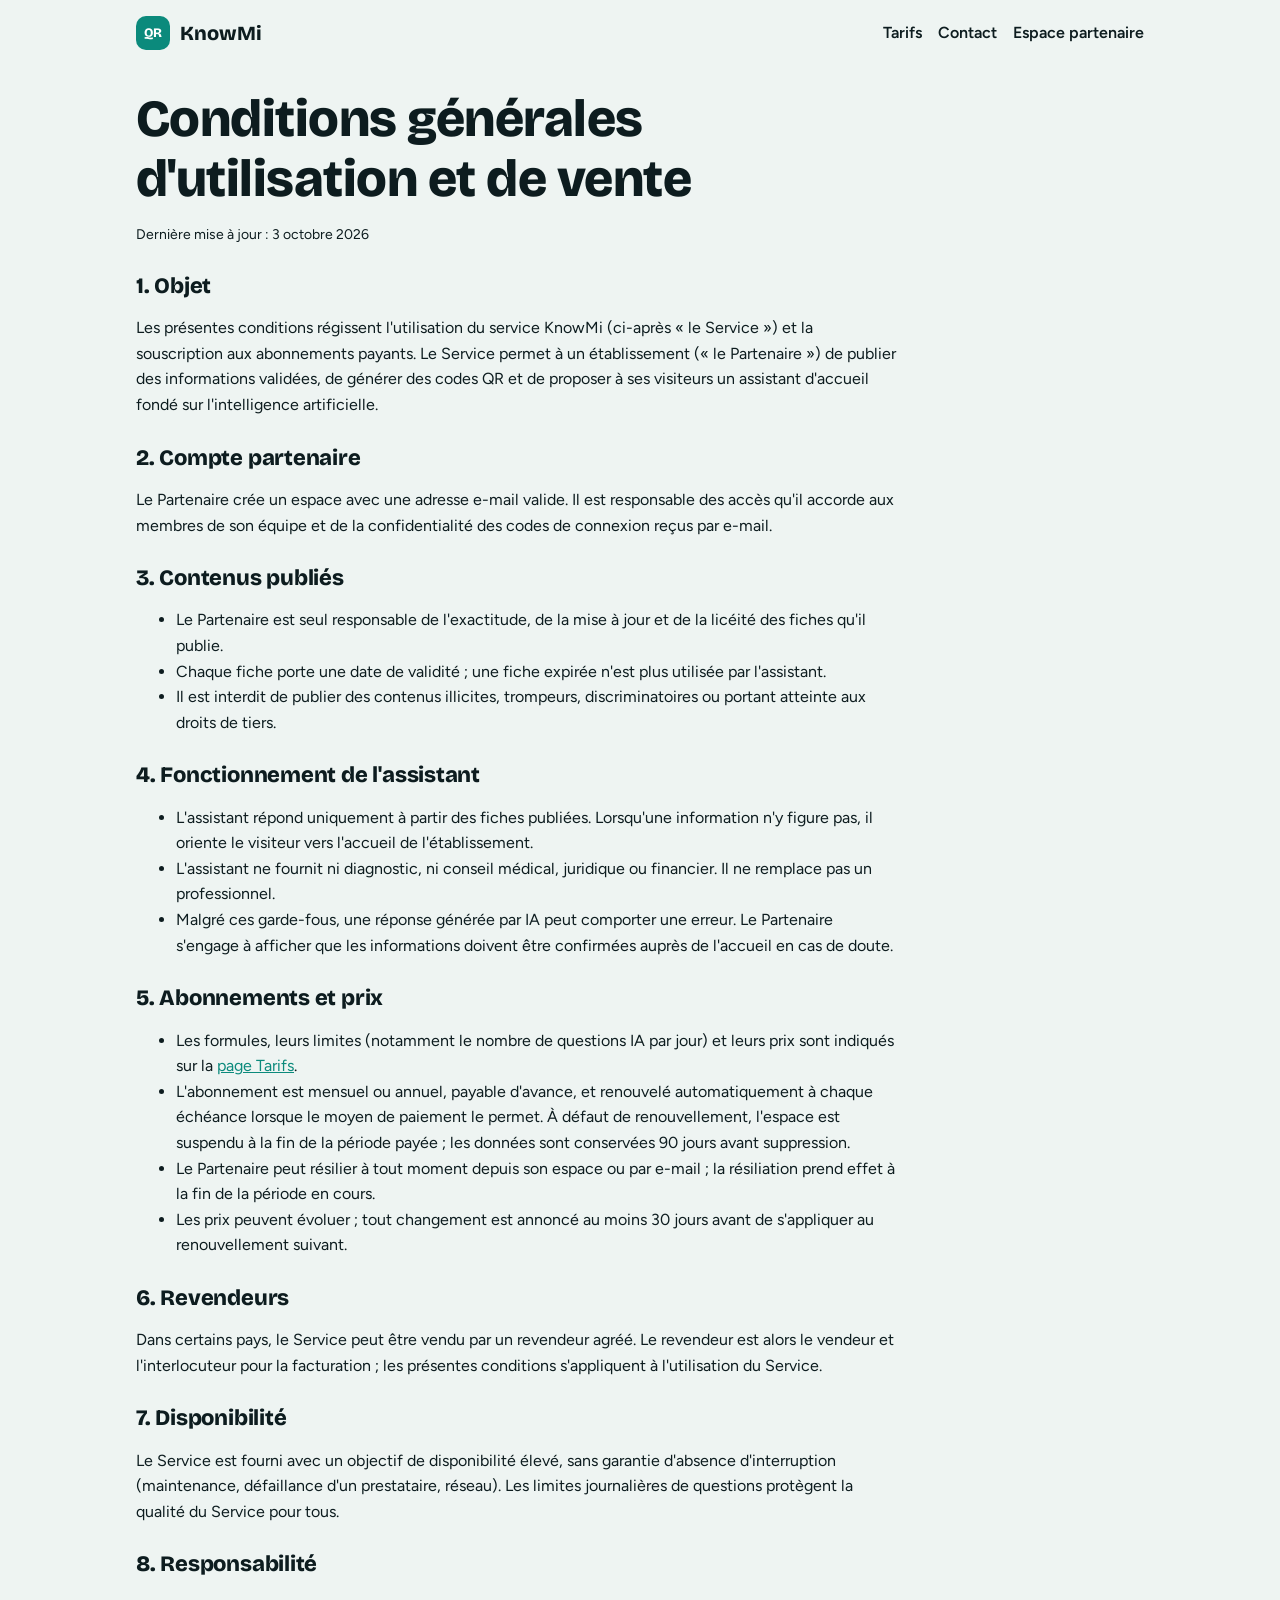
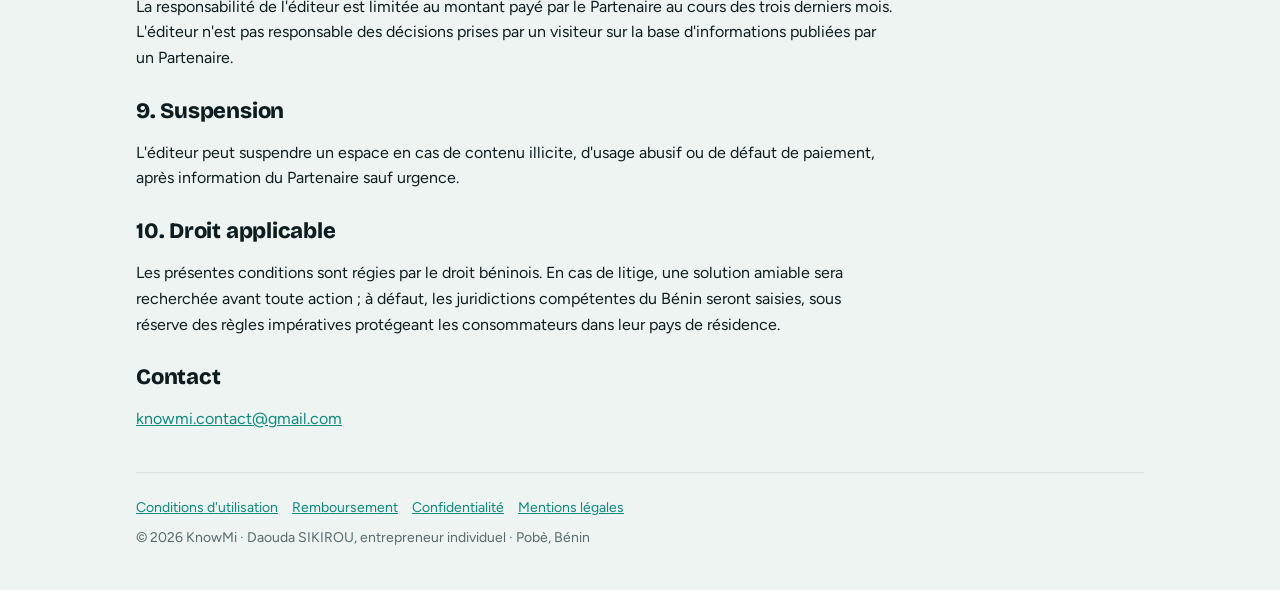
==== conditions.html @ 57b2f1f3 "Site de présentation KnowMi : tarifs et pages légales Co-Authored-By: Claude Opus 5.5 <noreply@anthr" ====
<!doctype html>
<html lang="fr">
<head>
<meta charset="utf-8">
<meta name="viewport" content="width=device-width, initial-scale=1, viewport-fit=cover">
<title>Conditions générales d'utilisation et de vente · KnowMi</title>
<link rel="preconnect" href="https://fonts.googleapis.com">
<link rel="stylesheet" href="https://fonts.googleapis.com/css2?family=Bricolage+Grotesque:opsz,wght@12..96,700;12..96,800&family=Figtree:wght@400;500;600;700&display=swap">
<link rel="stylesheet" href="site.css">
</head>
<body>
<div class="wrap">
  <header class="nav">
    <a class="brand" href="presentation.html"><span class="logo" aria-hidden="true">QR</span>KnowMi</a>
    <nav><a href="presentation.html#tarifs">Tarifs</a><a href="presentation.html#contact">Contact</a><a href="espace.html">Espace partenaire</a></nav>
  </header>
  <main class="legal">
  <h1>Conditions générales d'utilisation et de vente</h1>
  <p class="note">Dernière mise à jour : 3 octobre 2026</p>

<h2>1. Objet</h2>
<p>Les présentes conditions régissent l'utilisation du service KnowMi (ci-après « le Service ») et la souscription aux abonnements payants. Le Service permet à un établissement (« le Partenaire ») de publier des informations validées, de générer des codes QR et de proposer à ses visiteurs un assistant d'accueil fondé sur l'intelligence artificielle.</p>
<h2>2. Compte partenaire</h2>
<p>Le Partenaire crée un espace avec une adresse e-mail valide. Il est responsable des accès qu'il accorde aux membres de son équipe et de la confidentialité des codes de connexion reçus par e-mail.</p>
<h2>3. Contenus publiés</h2>
<ul>
<li>Le Partenaire est seul responsable de l'exactitude, de la mise à jour et de la licéité des fiches qu'il publie.</li>
<li>Chaque fiche porte une date de validité ; une fiche expirée n'est plus utilisée par l'assistant.</li>
<li>Il est interdit de publier des contenus illicites, trompeurs, discriminatoires ou portant atteinte aux droits de tiers.</li>
</ul>
<h2>4. Fonctionnement de l'assistant</h2>
<ul>
<li>L'assistant répond uniquement à partir des fiches publiées. Lorsqu'une information n'y figure pas, il oriente le visiteur vers l'accueil de l'établissement.</li>
<li>L'assistant ne fournit ni diagnostic, ni conseil médical, juridique ou financier. Il ne remplace pas un professionnel.</li>
<li>Malgré ces garde-fous, une réponse générée par IA peut comporter une erreur. Le Partenaire s'engage à afficher que les informations doivent être confirmées auprès de l'accueil en cas de doute.</li>
</ul>
<h2>5. Abonnements et prix</h2>
<ul>
<li>Les formules, leurs limites (notamment le nombre de questions IA par jour) et leurs prix sont indiqués sur la <a href="presentation.html#tarifs">page Tarifs</a>.</li>
<li>L'abonnement est mensuel ou annuel, payable d'avance, et renouvelé automatiquement à chaque échéance lorsque le moyen de paiement le permet. À défaut de renouvellement, l'espace est suspendu à la fin de la période payée ; les données sont conservées 90 jours avant suppression.</li>
<li>Le Partenaire peut résilier à tout moment depuis son espace ou par e-mail ; la résiliation prend effet à la fin de la période en cours.</li>
<li>Les prix peuvent évoluer ; tout changement est annoncé au moins 30 jours avant de s'appliquer au renouvellement suivant.</li>
</ul>
<h2>6. Revendeurs</h2>
<p>Dans certains pays, le Service peut être vendu par un revendeur agréé. Le revendeur est alors le vendeur et l'interlocuteur pour la facturation ; les présentes conditions s'appliquent à l'utilisation du Service.</p>
<h2>7. Disponibilité</h2>
<p>Le Service est fourni avec un objectif de disponibilité élevé, sans garantie d'absence d'interruption (maintenance, défaillance d'un prestataire, réseau). Les limites journalières de questions protègent la qualité du Service pour tous.</p>
<h2>8. Responsabilité</h2>
<p>La responsabilité de l'éditeur est limitée au montant payé par le Partenaire au cours des trois derniers mois. L'éditeur n'est pas responsable des décisions prises par un visiteur sur la base d'informations publiées par un Partenaire.</p>
<h2>9. Suspension</h2>
<p>L'éditeur peut suspendre un espace en cas de contenu illicite, d'usage abusif ou de défaut de paiement, après information du Partenaire sauf urgence.</p>
<h2>10. Droit applicable</h2>
<p>Les présentes conditions sont régies par le droit béninois. En cas de litige, une solution amiable sera recherchée avant toute action ; à défaut, les juridictions compétentes du Bénin seront saisies, sous réserve des règles impératives protégeant les consommateurs dans leur pays de résidence.</p>
<h2>Contact</h2>
<p><a href="mailto:knowmi.contact@gmail.com">knowmi.contact@gmail.com</a></p>
  </main>
  <footer>
    <div class="links"><a href="conditions.html">Conditions d'utilisation</a><a href="remboursement.html">Remboursement</a><a href="confidentialite.html">Confidentialité</a><a href="mentions-legales.html">Mentions légales</a></div>
    © 2026 KnowMi · Daouda SIKIROU, entrepreneur individuel · Pobè, Bénin
  </footer>
</div>
</body>
</html>
---- site.css ----
:root{
  --bg:#eef4f2; --surface:#fff; --surface2:#f6faf9; --ink:#0d1c1f; --muted:#56696c; --line:#d6e2df;
  --accent:#0b8a7c; --accent-ink:#fff; --accent-soft:#d5efea; --good:#12805c; --good-soft:#dcf2e8;
  --f-display:"Bricolage Grotesque", ui-sans-serif, system-ui, sans-serif;
  --f-body:"Figtree", ui-sans-serif, system-ui, -apple-system, "Segoe UI", sans-serif;
}
@media (prefers-color-scheme: dark){:root:not([data-theme="light"]){
  --bg:#0a1314; --surface:#111e20; --surface2:#15262a; --ink:#e4efed; --muted:#93a8a7; --line:#223639;
  --accent:#2cc2ae; --accent-ink:#04201c; --accent-soft:#123c37; --good:#44c996; --good-soft:#12352a; color-scheme:dark }}
:root[data-theme="dark"]{
  --bg:#0a1314; --surface:#111e20; --surface2:#15262a; --ink:#e4efed; --muted:#93a8a7; --line:#223639;
  --accent:#2cc2ae; --accent-ink:#04201c; --accent-soft:#123c37; --good:#44c996; --good-soft:#12352a; color-scheme:dark }
*{box-sizing:border-box}
html,body{margin:0}
body{background:var(--bg);color:var(--ink);font:16px/1.6 var(--f-body);-webkit-font-smoothing:antialiased}
a{color:var(--accent)}
.wrap{max-width:1040px;margin:0 auto;padding:0 16px}
header.nav{display:flex;align-items:center;justify-content:space-between;gap:12px;padding:16px 0;flex-wrap:wrap}
.brand{display:flex;align-items:center;gap:10px;text-decoration:none;color:var(--ink);font:800 20px var(--f-display)}
.logo{width:34px;height:34px;border-radius:10px;background:var(--accent);color:var(--accent-ink);display:grid;place-items:center;font:800 13px var(--f-display)}
.nav nav{display:flex;gap:16px;flex-wrap:wrap;font-weight:600}
.nav nav a{color:var(--ink);text-decoration:none}
.nav nav a:hover{color:var(--accent)}
.btn{display:inline-block;border:0;border-radius:12px;padding:12px 18px;background:var(--accent);color:var(--accent-ink);font-weight:700;text-decoration:none;cursor:pointer;font-size:15px}
.btn.ghost{background:transparent;border:1px solid var(--line);color:var(--ink)}
h1,h2,h3{font-family:var(--f-display);letter-spacing:-.01em;line-height:1.15}
h1{font-size:clamp(32px,6vw,52px);font-weight:800;margin:24px 0 14px}
h2{font-size:clamp(24px,4vw,32px);font-weight:800;margin:0 0 12px}
h3{font-size:19px;font-weight:700;margin:0 0 8px}
.lead{font-size:clamp(17px,2.2vw,20px);color:var(--muted);max-width:640px}
section{padding:40px 0}
.grid{display:grid;gap:16px;grid-template-columns:repeat(auto-fit,minmax(240px,1fr))}
.card{background:var(--surface);border:1px solid var(--line);border-radius:18px;padding:20px}
.card p{margin:0;color:var(--muted)}
.step{font:800 13px var(--f-display);color:var(--accent);text-transform:uppercase;letter-spacing:.06em;margin-bottom:6px}
.toggle{display:inline-flex;background:var(--surface);border:1px solid var(--line);border-radius:999px;padding:4px;gap:4px;margin:6px 0 18px;flex-wrap:wrap}
.toggle button{border:0;background:transparent;border-radius:999px;padding:8px 14px;font:600 14px var(--f-body);color:var(--ink);cursor:pointer}
.toggle button[aria-pressed="true"]{background:var(--accent);color:var(--accent-ink)}
.plan{display:flex;flex-direction:column;gap:10px}
.plan.featured{border:2px solid var(--accent)}
.badge{align-self:flex-start;font-size:12px;font-weight:700;color:var(--good);background:var(--good-soft);padding:3px 10px;border-radius:999px}
.price{font:800 30px var(--f-display);margin:4px 0 0;white-space:nowrap}
.price small{font:500 15px var(--f-body);color:var(--muted);display:block;white-space:nowrap}
.plan ul{margin:6px 0 10px;padding-left:20px;color:var(--ink)}
.plan li{margin:4px 0}
.plan .btn{margin-top:auto;text-align:center}
.note{font-size:14px;color:var(--muted)}
.legal{max-width:760px}
.legal h2{font-size:22px;margin:28px 0 8px}
.legal p,.legal li{color:var(--ink)}
footer{border-top:1px solid var(--line);margin-top:40px;padding:24px 0 40px;font-size:14px;color:var(--muted)}
footer .links{display:flex;gap:14px;flex-wrap:wrap;margin-bottom:8px}
:focus-visible{outline:2px solid var(--accent);outline-offset:2px}
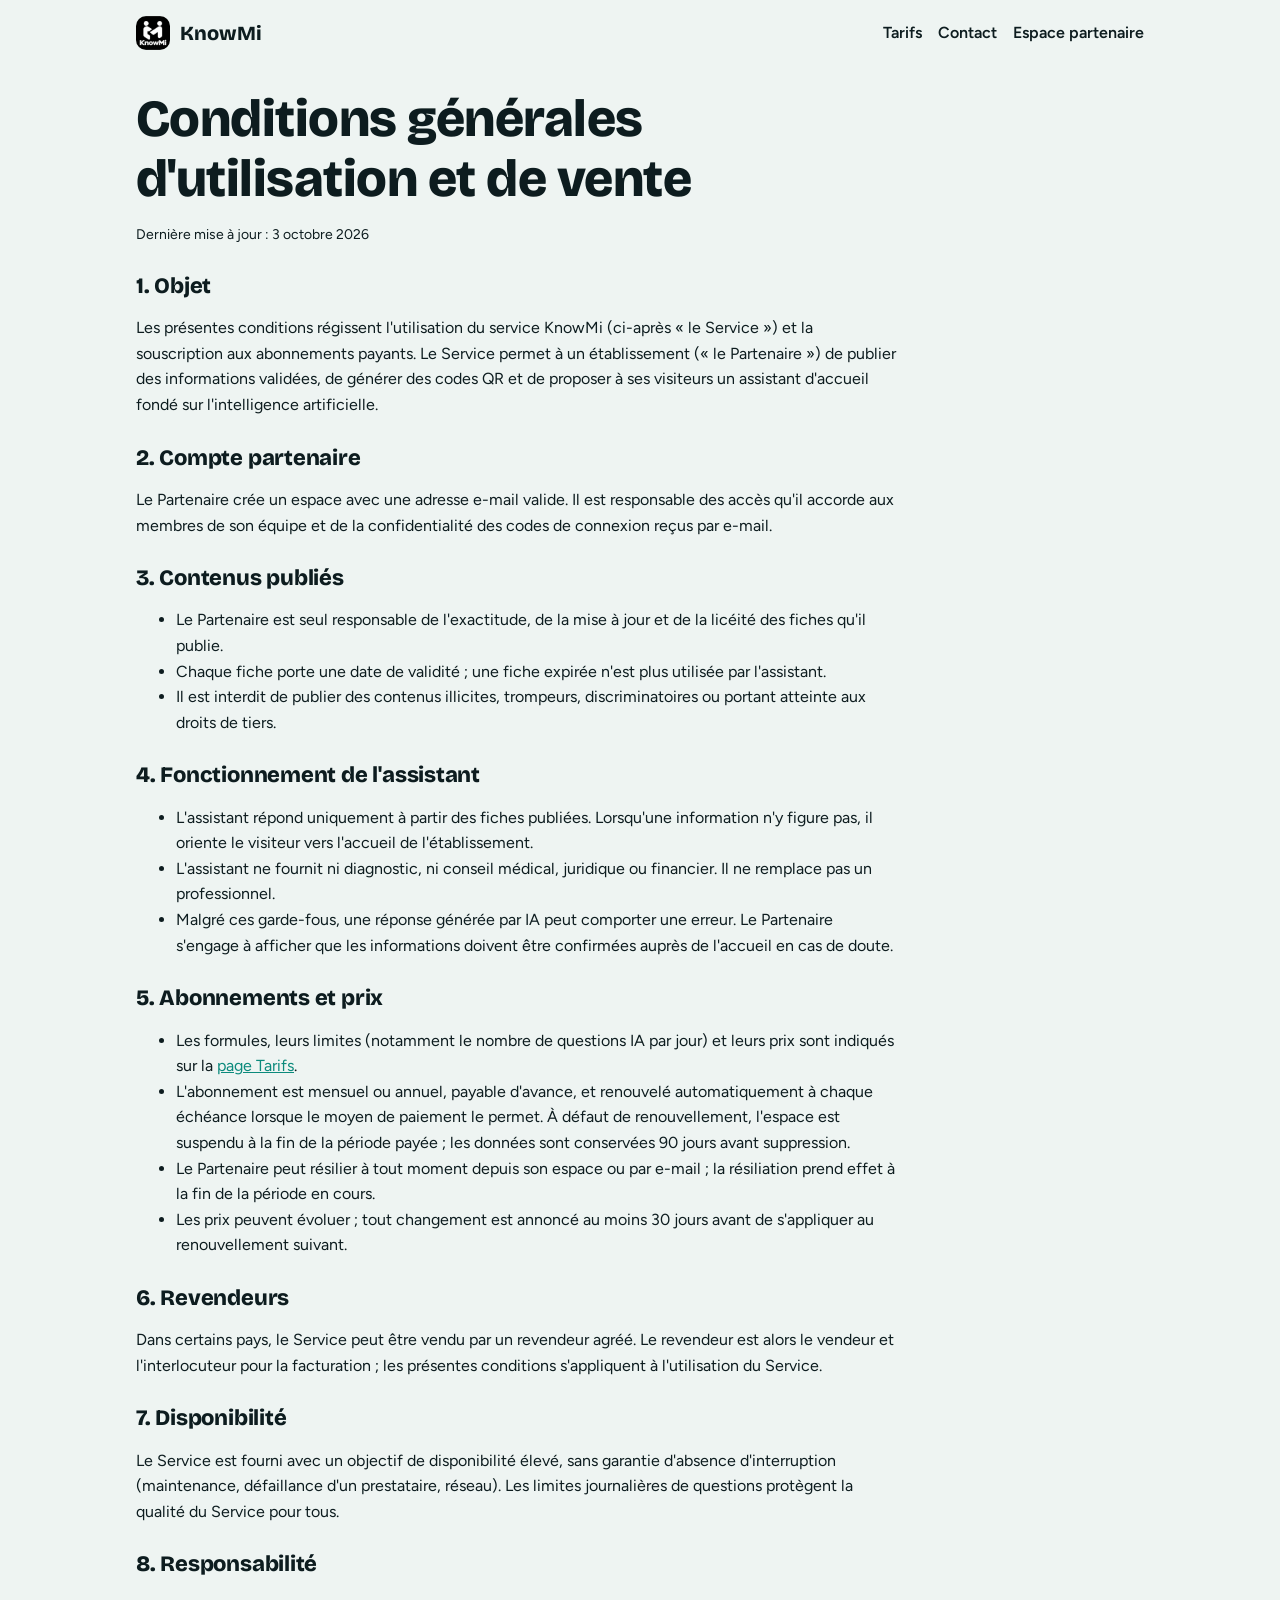
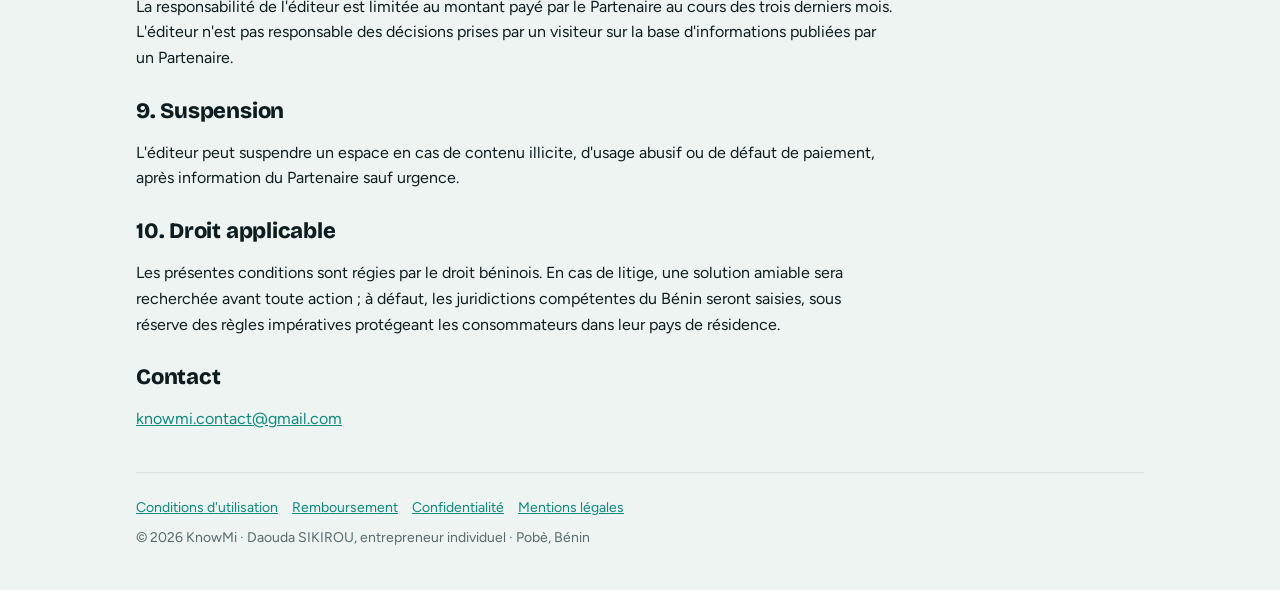
==== commit f58f9fce: "Logo KnowMi, favicon et nom KnowMi partout Co-Authored-By: Claude Opus 5.5 <noreply@anthropic.com> C" ====
--- a/conditions.html
+++ b/conditions.html
@@ -4,6 +4,8 @@
 <meta charset="utf-8">
 <meta name="viewport" content="width=device-width, initial-scale=1, viewport-fit=cover">
 <title>Conditions générales d'utilisation et de vente · KnowMi</title>
+<link rel="icon" type="image/png" href="favicon.png">
+<link rel="apple-touch-icon" href="apple-touch-icon.png">
 <link rel="preconnect" href="https://fonts.googleapis.com">
 <link rel="stylesheet" href="https://fonts.googleapis.com/css2?family=Bricolage+Grotesque:opsz,wght@12..96,700;12..96,800&family=Figtree:wght@400;500;600;700&display=swap">
 <link rel="stylesheet" href="site.css">
@@ -11,7 +13,7 @@
 <body>
 <div class="wrap">
   <header class="nav">
-    <a class="brand" href="presentation.html"><span class="logo" aria-hidden="true">QR</span>KnowMi</a>
+    <a class="brand" href="presentation.html"><img class="logo" src="logo-96.png" alt="" width="34" height="34">KnowMi</a>
     <nav><a href="presentation.html#tarifs">Tarifs</a><a href="presentation.html#contact">Contact</a><a href="espace.html">Espace partenaire</a></nav>
   </header>
   <main class="legal">
--- a/site.css
+++ b/site.css
@@ -17,7 +17,7 @@
 .wrap{max-width:1040px;margin:0 auto;padding:0 16px}
 header.nav{display:flex;align-items:center;justify-content:space-between;gap:12px;padding:16px 0;flex-wrap:wrap}
 .brand{display:flex;align-items:center;gap:10px;text-decoration:none;color:var(--ink);font:800 20px var(--f-display)}
-.logo{width:34px;height:34px;border-radius:10px;background:var(--accent);color:var(--accent-ink);display:grid;place-items:center;font:800 13px var(--f-display)}
+.logo{width:34px;height:34px;border-radius:10px;display:block}
 .nav nav{display:flex;gap:16px;flex-wrap:wrap;font-weight:600}
 .nav nav a{color:var(--ink);text-decoration:none}
 .nav nav a:hover{color:var(--accent)}
